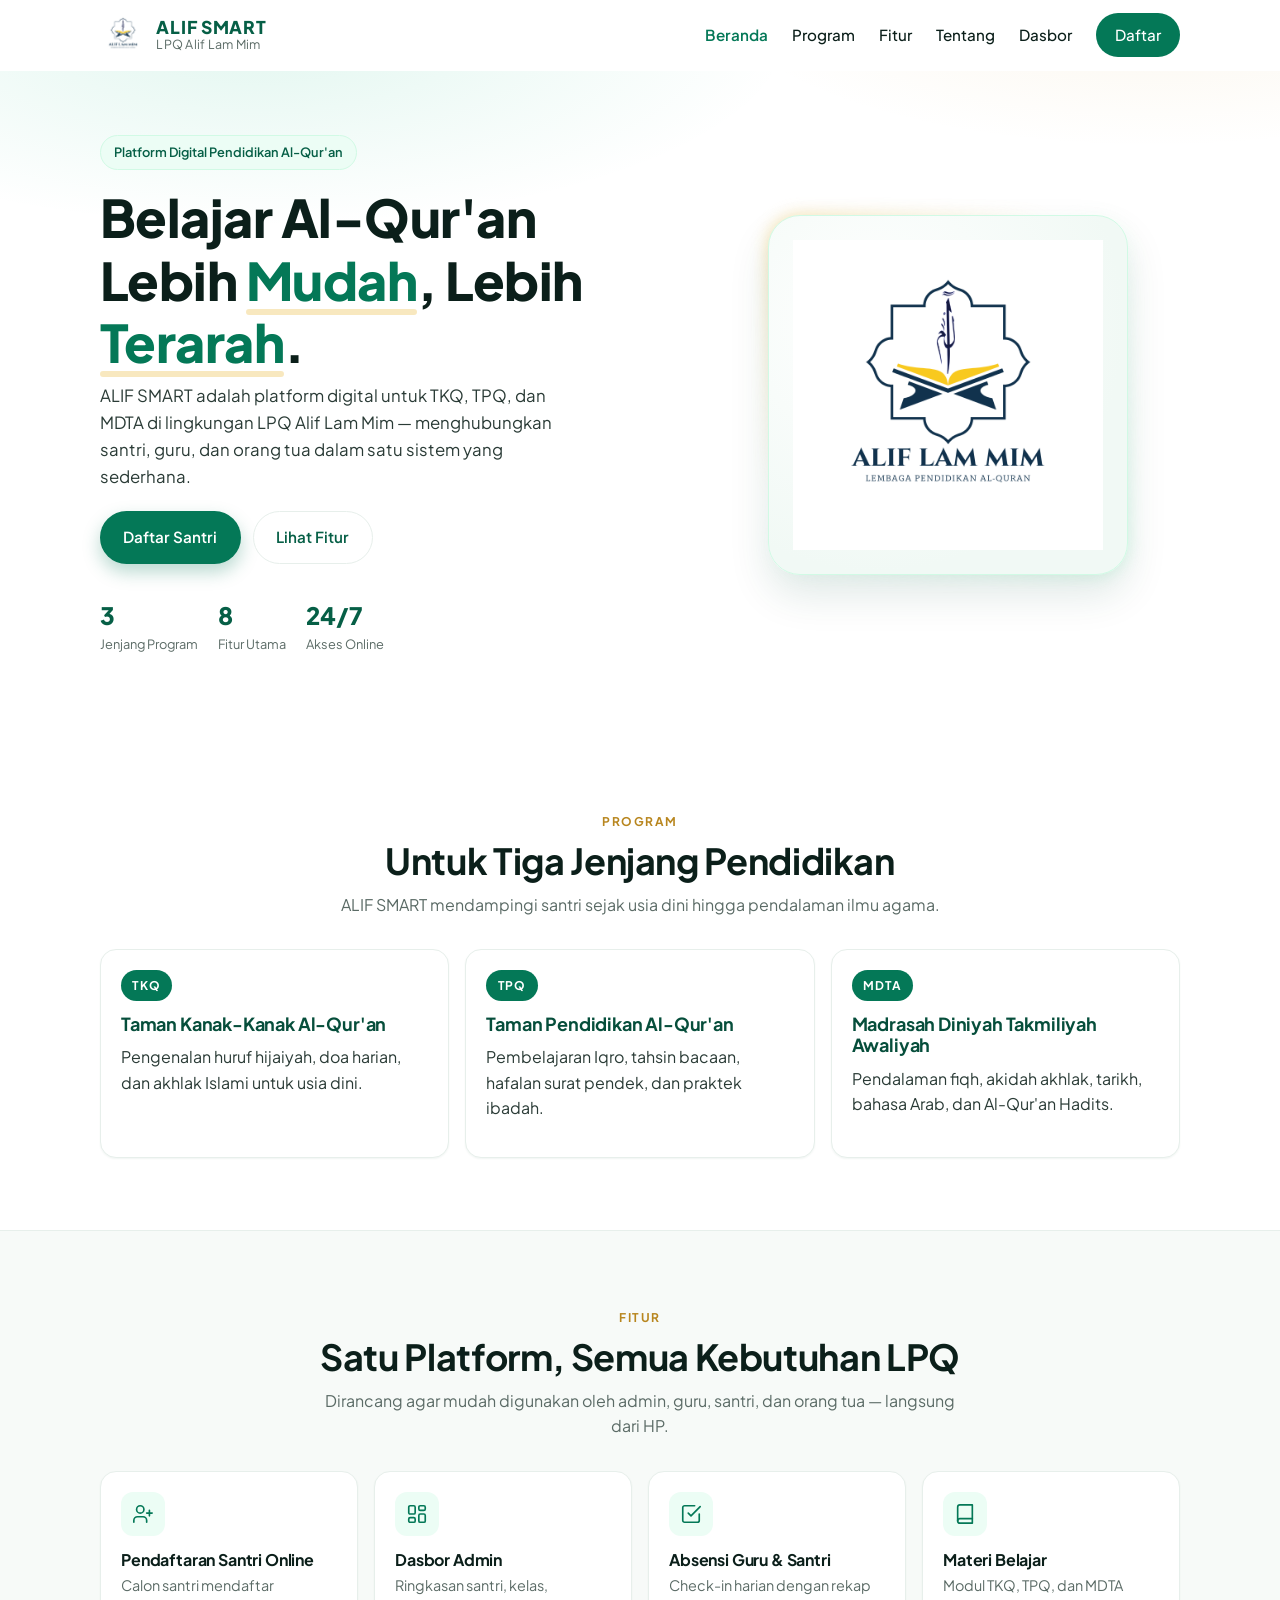
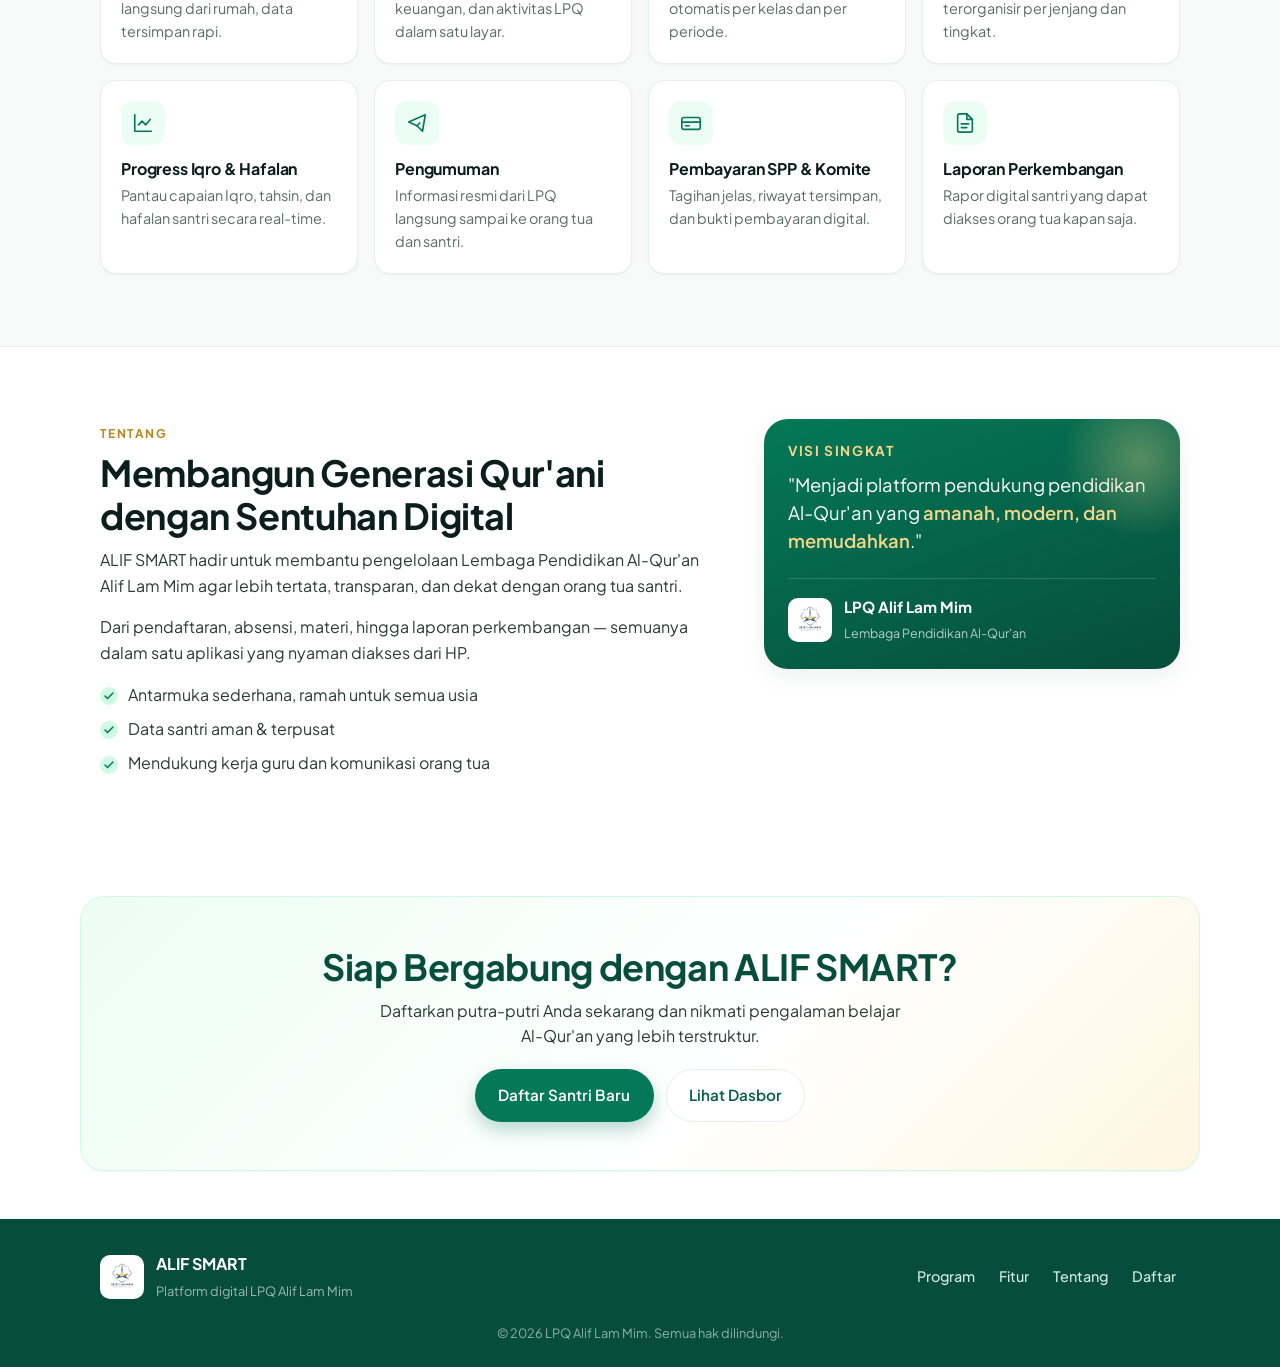
==== index.html @ 89a9dd2a "Alif Smart: login Google, dasbor admin/guru/wali/komite, setup SQL satu file" ====
<!DOCTYPE html>
<html lang="id">
<head>
  <meta charset="UTF-8" />
  <meta name="viewport" content="width=device-width, initial-scale=1.0, viewport-fit=cover" />
  <meta name="theme-color" content="#047857" />
  <meta name="description" content="ALIF SMART — Platform digital LPQ Alif Lam Mim untuk TKQ, TPQ, dan MDTA. Pendaftaran online, absensi, materi belajar, progress Iqro & hafalan, pembayaran SPP." />

  <title>ALIF SMART — Platform Digital LPQ Alif Lam Mim</title>

  <link rel="icon" type="image/png" href="assets/img/logo_alif_lam_mim.png" />
  <link rel="apple-touch-icon" href="assets/img/logo_alif_lam_mim.png" />
  <link rel="manifest" href="manifest.webmanifest" />
  <meta name="mobile-web-app-capable" content="yes" />
  <meta name="apple-mobile-web-app-capable" content="yes" />
  <meta name="apple-mobile-web-app-title" content="ALIF SMART" />
  <meta name="apple-mobile-web-app-status-bar-style" content="default" />

  <link rel="preconnect" href="https://fonts.googleapis.com" />
  <link rel="preconnect" href="https://fonts.gstatic.com" crossorigin />
  <link href="https://fonts.googleapis.com/css2?family=Plus+Jakarta+Sans:wght@400;500;600;700;800&display=swap" rel="stylesheet" />

  <link rel="stylesheet" href="css/tokens.css" />
  <link rel="stylesheet" href="css/base.css" />
  <link rel="stylesheet" href="css/components.css" />
  <link rel="stylesheet" href="css/pages/landing.css" />

  <script>
    // Hide reveal-group children before first paint (no FOUC).
    // Only when JS + IntersectionObserver are available; otherwise content
    // stays visible as a graceful fallback.
    if ('IntersectionObserver' in window) {
      document.documentElement.classList.add('reveal-ready');
    }
  </script>
</head>
<body>

  <header class="site-header" id="siteHeader">
    <div class="container header-inner">
      <a href="#beranda" class="brand" aria-current="page">
        <img src="assets/img/logo_alif_lam_mim.png" alt="Logo Alif Lam Mim" class="brand-logo" width="46" height="46" />
        <span class="brand-text">
          <span class="brand-name">ALIF SMART</span>
          <span class="brand-sub">LPQ Alif Lam Mim</span>
        </span>
      </a>

      <button class="nav-toggle" id="navToggle" aria-label="Buka menu" aria-expanded="false" aria-controls="siteNav">
        <span></span><span></span><span></span>
      </button>

      <nav class="site-nav" id="siteNav" aria-label="Navigasi utama">
        <a href="#beranda" aria-current="page">Beranda</a>
        <a href="#program">Program</a>
        <a href="#fitur">Fitur</a>
        <a href="#tentang">Tentang</a>
        <a href="dashboard.html">Dasbor</a>
        <a href="pendaftaran-santri.html" class="nav-cta">Daftar</a>
      </nav>
    </div>
  </header>

  <main>

    <!-- HERO -->
    <section class="hero" id="beranda">
      <div class="hero-bg" aria-hidden="true"></div>
      <div class="container hero-inner">
        <div class="hero-text">
          <span class="pill">Platform Digital Pendidikan Al-Qur'an</span>
          <h1>
            Belajar Al-Qur'an Lebih <span class="accent">Mudah</span>,
            Lebih <span class="accent">Terarah</span>.
          </h1>
          <p class="lead">
            ALIF SMART adalah platform digital untuk TKQ, TPQ, dan MDTA
            di lingkungan LPQ Alif Lam Mim — menghubungkan santri, guru,
            dan orang tua dalam satu sistem yang sederhana.
          </p>
          <div class="hero-cta">
            <a href="pendaftaran-santri.html" class="btn btn-primary">Daftar Santri</a>
            <a href="#fitur" class="btn btn-ghost">Lihat Fitur</a>
          </div>
          <ul class="hero-stats">
            <li><strong>3</strong><span>Jenjang Program</span></li>
            <li><strong>8</strong><span>Fitur Utama</span></li>
            <li><strong>24/7</strong><span>Akses Online</span></li>
          </ul>
        </div>
        <div class="hero-visual">
          <div class="logo-frame">
            <img src="assets/img/logo_alif_lam_mim.png" alt="Logo LPQ Alif Lam Mim" width="360" height="360" />
          </div>
        </div>
      </div>
    </section>

    <!-- PROGRAM -->
    <section class="section" id="program">
      <div class="container">
        <header class="section-head">
          <span class="eyebrow">Program</span>
          <h2>Untuk Tiga Jenjang Pendidikan</h2>
          <p>ALIF SMART mendampingi santri sejak usia dini hingga pendalaman ilmu agama.</p>
        </header>

        <div class="grid grid-3 reveal-group">
          <article class="card jenjang">
            <div class="badge">TKQ</div>
            <h3>Taman Kanak-Kanak Al-Qur'an</h3>
            <p>Pengenalan huruf hijaiyah, doa harian, dan akhlak Islami untuk usia dini.</p>
          </article>

          <article class="card jenjang">
            <div class="badge">TPQ</div>
            <h3>Taman Pendidikan Al-Qur'an</h3>
            <p>Pembelajaran Iqro, tahsin bacaan, hafalan surat pendek, dan praktek ibadah.</p>
          </article>

          <article class="card jenjang">
            <div class="badge">MDTA</div>
            <h3>Madrasah Diniyah Takmiliyah Awaliyah</h3>
            <p>Pendalaman fiqh, akidah akhlak, tarikh, bahasa Arab, dan Al-Qur'an Hadits.</p>
          </article>
        </div>
      </div>
    </section>

    <!-- FITUR -->
    <section class="section section-soft" id="fitur">
      <div class="container">
        <header class="section-head">
          <span class="eyebrow">Fitur</span>
          <h2>Satu Platform, Semua Kebutuhan LPQ</h2>
          <p>Dirancang agar mudah digunakan oleh admin, guru, santri, dan orang tua — langsung dari HP.</p>
        </header>

        <div class="grid grid-4 reveal-group">
          <article class="card feature">
            <div class="icon" aria-hidden="true">
              <svg viewBox="0 0 24 24" fill="none" stroke="currentColor" stroke-width="1.8" stroke-linecap="round" stroke-linejoin="round"><path d="M16 21v-2a4 4 0 0 0-4-4H6a4 4 0 0 0-4 4v2"/><circle cx="9" cy="7" r="4"/><path d="M19 8v6M22 11h-6"/></svg>
            </div>
            <h3>Pendaftaran Santri Online</h3>
            <p>Calon santri mendaftar langsung dari rumah, data tersimpan rapi.</p>
          </article>

          <article class="card feature">
            <div class="icon" aria-hidden="true">
              <svg viewBox="0 0 24 24" fill="none" stroke="currentColor" stroke-width="1.8" stroke-linecap="round" stroke-linejoin="round"><rect x="3" y="3" width="7" height="9" rx="1.5"/><rect x="14" y="3" width="7" height="5" rx="1.5"/><rect x="14" y="12" width="7" height="9" rx="1.5"/><rect x="3" y="16" width="7" height="5" rx="1.5"/></svg>
            </div>
            <h3>Dasbor Admin</h3>
            <p>Ringkasan santri, kelas, keuangan, dan aktivitas LPQ dalam satu layar.</p>
          </article>

          <article class="card feature">
            <div class="icon" aria-hidden="true">
              <svg viewBox="0 0 24 24" fill="none" stroke="currentColor" stroke-width="1.8" stroke-linecap="round" stroke-linejoin="round"><path d="M9 11l3 3L22 4"/><path d="M21 12v7a2 2 0 0 1-2 2H5a2 2 0 0 1-2-2V5a2 2 0 0 1 2-2h11"/></svg>
            </div>
            <h3>Absensi Guru & Santri</h3>
            <p>Check-in harian dengan rekap otomatis per kelas dan per periode.</p>
          </article>

          <article class="card feature">
            <div class="icon" aria-hidden="true">
              <svg viewBox="0 0 24 24" fill="none" stroke="currentColor" stroke-width="1.8" stroke-linecap="round" stroke-linejoin="round"><path d="M4 19.5A2.5 2.5 0 0 1 6.5 17H20"/><path d="M6.5 2H20v20H6.5A2.5 2.5 0 0 1 4 19.5v-15A2.5 2.5 0 0 1 6.5 2z"/></svg>
            </div>
            <h3>Materi Belajar</h3>
            <p>Modul TKQ, TPQ, dan MDTA terorganisir per jenjang dan tingkat.</p>
          </article>

          <article class="card feature">
            <div class="icon" aria-hidden="true">
              <svg viewBox="0 0 24 24" fill="none" stroke="currentColor" stroke-width="1.8" stroke-linecap="round" stroke-linejoin="round"><path d="M3 3v18h18"/><path d="M7 14l4-4 4 4 5-6"/></svg>
            </div>
            <h3>Progress Iqro & Hafalan</h3>
            <p>Pantau capaian Iqro, tahsin, dan hafalan santri secara real-time.</p>
          </article>

          <article class="card feature">
            <div class="icon" aria-hidden="true">
              <svg viewBox="0 0 24 24" fill="none" stroke="currentColor" stroke-width="1.8" stroke-linecap="round" stroke-linejoin="round"><path d="M3 11l18-8-3 18-6-6-9-4z"/><path d="M12 15l3-3"/></svg>
            </div>
            <h3>Pengumuman</h3>
            <p>Informasi resmi dari LPQ langsung sampai ke orang tua dan santri.</p>
          </article>

          <article class="card feature">
            <div class="icon" aria-hidden="true">
              <svg viewBox="0 0 24 24" fill="none" stroke="currentColor" stroke-width="1.8" stroke-linecap="round" stroke-linejoin="round"><rect x="2" y="6" width="20" height="13" rx="2"/><path d="M2 11h20"/><path d="M6 15h4"/></svg>
            </div>
            <h3>Pembayaran SPP & Komite</h3>
            <p>Tagihan jelas, riwayat tersimpan, dan bukti pembayaran digital.</p>
          </article>

          <article class="card feature">
            <div class="icon" aria-hidden="true">
              <svg viewBox="0 0 24 24" fill="none" stroke="currentColor" stroke-width="1.8" stroke-linecap="round" stroke-linejoin="round"><path d="M14 2H6a2 2 0 0 0-2 2v16a2 2 0 0 0 2 2h12a2 2 0 0 0 2-2V8z"/><path d="M14 2v6h6"/><path d="M8 13h8M8 17h6"/></svg>
            </div>
            <h3>Laporan Perkembangan</h3>
            <p>Rapor digital santri yang dapat diakses orang tua kapan saja.</p>
          </article>
        </div>
      </div>
    </section>

    <!-- TENTANG -->
    <section class="section" id="tentang">
      <div class="container about-grid">
        <div class="about-text">
          <span class="eyebrow">Tentang</span>
          <h2>Membangun Generasi Qur'ani dengan Sentuhan Digital</h2>
          <p>
            ALIF SMART hadir untuk membantu pengelolaan Lembaga Pendidikan Al-Qur'an
            Alif Lam Mim agar lebih tertata, transparan, dan dekat dengan orang tua santri.
          </p>
          <p>
            Dari pendaftaran, absensi, materi, hingga laporan perkembangan —
            semuanya dalam satu aplikasi yang nyaman diakses dari HP.
          </p>
          <ul class="check-list">
            <li>Antarmuka sederhana, ramah untuk semua usia</li>
            <li>Data santri aman &amp; terpusat</li>
            <li>Mendukung kerja guru dan komunikasi orang tua</li>
          </ul>
        </div>

        <aside class="about-card">
          <h3>Visi Singkat</h3>
          <p class="visi">
            "Menjadi platform pendukung pendidikan Al-Qur'an yang
            <em>amanah, modern, dan memudahkan</em>."
          </p>
          <div class="about-foot">
            <img src="assets/img/logo_alif_lam_mim.png" alt="Logo Alif Lam Mim" width="44" height="44" />
            <div>
              <strong>LPQ Alif Lam Mim</strong>
              <span>Lembaga Pendidikan Al-Qur'an</span>
            </div>
          </div>
        </aside>
      </div>
    </section>

    <!-- CTA -->
    <section class="cta" id="daftar">
      <div class="container cta-inner">
        <h2>Siap Bergabung dengan ALIF SMART?</h2>
        <p>Daftarkan putra-putri Anda sekarang dan nikmati pengalaman belajar Al-Qur'an yang lebih terstruktur.</p>
        <div class="hero-cta">
          <a href="pendaftaran-santri.html" class="btn btn-primary">Daftar Santri Baru</a>
          <a href="dashboard.html" class="btn btn-ghost">Lihat Dasbor</a>
        </div>
      </div>
    </section>

  </main>

  <footer class="site-footer">
    <div class="container footer-inner">
      <div class="foot-brand">
        <img src="assets/img/logo_alif_lam_mim.png" alt="Logo Alif Lam Mim" width="44" height="44" />
        <div>
          <strong>ALIF SMART</strong>
          <span>Platform digital LPQ Alif Lam Mim</span>
        </div>
      </div>
      <nav class="foot-nav" aria-label="Navigasi footer">
        <a href="#program">Program</a>
        <a href="#fitur">Fitur</a>
        <a href="#tentang">Tentang</a>
        <a href="pendaftaran-santri.html">Daftar</a>
      </nav>
      <p class="copyright">&copy; <span id="year"></span> LPQ Alif Lam Mim. Semua hak dilindungi.</p>
    </div>
  </footer>

  <!-- Supabase config (gitignored, copy from supabase-config.example.js) -->
  <script src="js/supabase-config.js" onerror="window._noSupabaseConfig=true"></script>
  <script type="module" src="js/core.js"></script>
  <script type="module" src="js/auth.js"></script>
</body>
</html>
---- css/tokens.css ----
/* ============================================
   ALIF SMART — Design Tokens
   Palette: Emerald, White, Soft Gold
   ============================================ */

:root {
  --emerald-50:  #ecfdf5;
  --emerald-100: #d1fae5;
  --emerald-500: #10b981;
  --emerald-600: #059669;
  --emerald-700: #047857;
  --emerald-800: #065f46;
  --emerald-900: #064e3b;

  --gold-100: #fef6e0;
  --gold-300: #f3d68a;
  --gold-500: #d4a23a;
  --gold-600: #b8861f;

  --ink-900: #0b1f1a;
  --ink-700: #2a3b36;
  --ink-500: #5b6b66;
  --ink-300: #a6b1ad;

  --bg:      #ffffff;
  --bg-soft: #f7faf8;
  --line:    #e7efeb;

  --radius-sm: 10px;
  --radius:    16px;
  --radius-lg: 24px;

  --shadow-sm: 0 1px 2px rgba(6, 78, 59, 0.06);
  --shadow:    0 8px 24px rgba(6, 78, 59, 0.08);
  --shadow-lg: 0 20px 40px rgba(6, 78, 59, 0.12);

  --container: 1120px;

  --font: 'Plus Jakarta Sans', system-ui, -apple-system, 'Segoe UI', Roboto, sans-serif;

  /* Mobile tap-target minimum per WCAG 2.2 AAA */
  --tap-target: 44px;
}
---- css/base.css ----
/* ============================================
   ALIF SMART — Base
   Reset, typography, container, buttons
   ============================================ */

* { box-sizing: border-box; }

html {
  scroll-behavior: smooth;
  overflow-x: hidden;
}

body {
  margin: 0;
  font-family: var(--font);
  color: var(--ink-900);
  background: var(--bg);
  line-height: 1.6;
  -webkit-font-smoothing: antialiased;
  text-rendering: optimizeLegibility;
  overflow-x: hidden;
  width: 100%;
}

img { max-width: 100%; display: block; }

a { color: var(--emerald-700); text-decoration: none; }
a:hover { color: var(--emerald-800); }

h1, h2, h3 { font-weight: 700; letter-spacing: -0.01em; line-height: 1.2; margin: 0 0 .6rem; }
h1 { font-size: clamp(2rem, 6vw, 3.25rem); font-weight: 800; }
h2 { font-size: clamp(1.5rem, 4.2vw, 2.25rem); }
h3 { font-size: 1.125rem; }
p  { margin: 0 0 1rem; color: var(--ink-700); }

.container {
  width: 100%;
  max-width: var(--container);
  margin: 0 auto;
  padding: 0 1.25rem;
}

.section {
  padding: 3rem 0;
}
.section-soft {
  background: var(--bg-soft);
  border-top: 1px solid var(--line);
  border-bottom: 1px solid var(--line);
}
.section-head {
  text-align: center;
  max-width: 640px;
  margin: 0 auto 2rem;
}
.section-head p {
  color: var(--ink-500);
  font-size: 1rem;
}

/* ---- Buttons ---- */
.btn {
  display: inline-flex;
  align-items: center;
  justify-content: center;
  gap: .5rem;
  padding: .85rem 1.4rem;
  font-weight: 600;
  font-size: .95rem;
  border-radius: 999px;
  border: 1px solid transparent;
  transition: transform .15s ease, box-shadow .2s ease, background .2s ease, color .2s ease;
  cursor: pointer;
  min-height: var(--tap-target);
}
.btn-primary {
  background: var(--emerald-700);
  color: #fff;
  box-shadow: 0 8px 18px rgba(4, 120, 87, 0.28);
}
.btn-primary:hover {
  background: var(--emerald-800);
  color: #fff;
  transform: translateY(-1px);
}
.btn-ghost {
  background: #fff;
  color: var(--emerald-800);
  border-color: var(--line);
}
.btn-ghost:hover {
  border-color: var(--emerald-500);
  color: var(--emerald-800);
}

/* Container & section responsive */
@media (max-width: 640px) {
  .container { padding: 0 1rem; }
  .section { padding: 2.25rem 0; }
  .section-head { margin-bottom: 1.5rem; }
  .section-head p { font-size: .92rem; }
}
@media (max-width: 480px) {
  :root { --container: 100%; }
  .container { padding: 0 .9rem; }
  .btn { font-size: .92rem; padding: .8rem 1.1rem; }
  h2 { font-size: 1.35rem; }
}
@media (min-width: 860px) {
  .section { padding: 4.5rem 0; }
}
@media (min-width: 1024px) {
  h1 { font-size: 3.25rem; }
}
---- css/components.css ----
/* ============================================
   ALIF SMART — Components
   Header, footer, pill, eyebrow, card, badge,
   check-list, choice, tag, reveal animation
   ============================================ */

/* ---- HEADER ---- */
.site-header {
  position: sticky;
  top: 0;
  z-index: 50;
  background: rgba(255, 255, 255, 0.85);
  backdrop-filter: saturate(160%) blur(10px);
  -webkit-backdrop-filter: saturate(160%) blur(10px);
  border-bottom: 1px solid transparent;
  transition: border-color .2s ease, box-shadow .2s ease;
}
.site-header.scrolled {
  border-bottom-color: var(--line);
  box-shadow: var(--shadow-sm);
}

.header-inner {
  display: flex;
  align-items: center;
  justify-content: space-between;
  gap: 1rem;
  padding-top: .75rem;
  padding-bottom: .75rem;
}

.brand {
  display: flex;
  align-items: center;
  gap: .65rem;
  color: var(--ink-900);
}
.brand-logo {
  width: 40px;
  height: 40px;
  object-fit: contain;
}
.brand-text { display: flex; flex-direction: column; line-height: 1.1; }
.brand-name {
  font-weight: 800;
  letter-spacing: .04em;
  color: var(--emerald-800);
  font-size: 1rem;
}
.brand-sub {
  font-size: .72rem;
  color: var(--ink-500);
  letter-spacing: .02em;
}

.nav-toggle {
  display: inline-flex;
  flex-direction: column;
  justify-content: space-between;
  width: var(--tap-target);
  height: var(--tap-target);
  padding: 12px 8px;
  background: transparent;
  border: 1px solid var(--line);
  border-radius: var(--radius-sm);
  cursor: pointer;
}
.nav-toggle span {
  display: block;
  height: 2px;
  background: var(--emerald-800);
  border-radius: 2px;
  transition: transform .25s ease, opacity .2s ease;
}
.nav-toggle[aria-expanded="true"] span:nth-child(1) { transform: translateY(8px) rotate(45deg); }
.nav-toggle[aria-expanded="true"] span:nth-child(2) { opacity: 0; }
.nav-toggle[aria-expanded="true"] span:nth-child(3) { transform: translateY(-8px) rotate(-45deg); }

.site-nav {
  position: absolute;
  top: 100%;
  left: 0;
  right: 0;
  background: #fff;
  border-bottom: 1px solid var(--line);
  display: flex;
  flex-direction: column;
  padding: .5rem 1.25rem 1rem;
  gap: .25rem;
  max-height: 0;
  overflow: hidden;
  transition: max-height .3s ease, padding .3s ease;
}
.site-nav.open {
  max-height: 480px;
  padding-top: .5rem;
}
.site-nav a {
  padding: .85rem .25rem;
  color: var(--ink-900);
  font-weight: 500;
  border-bottom: 1px solid var(--line);
  min-height: var(--tap-target);
  display: flex;
  align-items: center;
}
.site-nav a:last-child { border-bottom: none; }
.site-nav a[aria-current="page"] {
  color: var(--emerald-700);
  font-weight: 600;
}
.site-nav .nav-cta {
  margin-top: .5rem;
  background: var(--emerald-700);
  color: #fff;
  text-align: center;
  border-radius: 999px;
  padding: .65rem 1rem;
  border-bottom: none;
  justify-content: center;
}
.site-nav .nav-cta[aria-current="page"] {
  background: var(--emerald-800);
  color: #fff;
}

/* ---- FOOTER ---- */
.site-footer {
  background: var(--emerald-900);
  color: #cfeae0;
  padding: 2rem 0 1.5rem;
}
.footer-inner {
  display: grid;
  gap: 1.25rem;
  text-align: center;
}
.foot-brand {
  display: flex;
  align-items: center;
  gap: .75rem;
  justify-content: center;
}
.foot-brand img {
  width: 44px; height: 44px;
  background: #fff;
  border-radius: 10px;
  padding: 4px;
  object-fit: contain;
}
.foot-brand strong { color: #fff; display: block; font-size: 1rem; }
.foot-brand span   { font-size: .8rem; color: rgba(255,255,255,0.6); }

.foot-nav {
  display: flex;
  justify-content: center;
  flex-wrap: wrap;
  gap: 1rem;
}
.foot-nav a {
  color: #cfeae0;
  font-size: .9rem;
  font-weight: 500;
  padding: .35rem .25rem;
}
.foot-nav a:hover { color: var(--gold-300); }

.copyright {
  margin: 0;
  font-size: .8rem;
  color: rgba(255,255,255,0.55);
}

/* ---- PILL & EYEBROW ---- */
.pill {
  display: inline-block;
  background: var(--emerald-50);
  color: var(--emerald-800);
  font-weight: 600;
  font-size: .8rem;
  padding: .4rem .8rem;
  border-radius: 999px;
  margin-bottom: 1rem;
  border: 1px solid var(--emerald-100);
}

.eyebrow {
  display: inline-block;
  font-size: .75rem;
  font-weight: 700;
  letter-spacing: .12em;
  text-transform: uppercase;
  color: var(--gold-600);
  margin-bottom: .5rem;
}

/* ---- GRID & CARDS ---- */
.grid {
  display: grid;
  gap: 1rem;
}
.grid-3 { grid-template-columns: 1fr; }
.grid-4 { grid-template-columns: 1fr; }

.card {
  background: #fff;
  border: 1px solid var(--line);
  border-radius: var(--radius);
  padding: 1.25rem;
  box-shadow: var(--shadow-sm);
  transition: transform .25s ease, box-shadow .25s ease, border-color .25s ease;
}
.card:hover {
  transform: translateY(-3px);
  box-shadow: var(--shadow);
  border-color: var(--emerald-100);
}

.card.jenjang { text-align: left; }
.card.jenjang .badge {
  display: inline-block;
  background: var(--emerald-700);
  color: #fff;
  font-size: .75rem;
  font-weight: 700;
  letter-spacing: .08em;
  padding: .35rem .7rem;
  border-radius: 999px;
  margin-bottom: .75rem;
}
.card.jenjang h3 { color: var(--emerald-900); }

.card.feature .icon {
  width: 44px;
  height: 44px;
  border-radius: 12px;
  background: var(--emerald-50);
  color: var(--emerald-700);
  display: grid;
  place-items: center;
  margin-bottom: .85rem;
}
.card.feature .icon svg {
  width: 22px;
  height: 22px;
}
.card.feature h3 {
  font-size: 1rem;
  color: var(--ink-900);
  margin-bottom: .35rem;
}
.card.feature p {
  font-size: .9rem;
  color: var(--ink-500);
  margin: 0;
}

/* ---- CHECK LIST ---- */
.check-list {
  list-style: none;
  padding: 0;
  margin: 1rem 0 0;
  display: grid;
  gap: .55rem;
}
.check-list li {
  position: relative;
  padding-left: 1.75rem;
  color: var(--ink-700);
}
.check-list li::before {
  content: "";
  position: absolute;
  left: 0; top: .35rem;
  width: 18px; height: 18px;
  border-radius: 50%;
  background: var(--emerald-100);
  background-image: url("data:image/svg+xml;utf8,<svg xmlns='http://www.w3.org/2000/svg' viewBox='0 0 24 24' fill='none' stroke='%23047857' stroke-width='3' stroke-linecap='round' stroke-linejoin='round'><polyline points='20 6 9 17 4 12'/></svg>");
  background-size: 12px;
  background-repeat: no-repeat;
  background-position: center;
}

/* ---- ALERT (form errors, info banners) ---- */
.alert {
  margin: 0 0 1rem;
  padding: .75rem .95rem;
  border-radius: 12px;
  font-size: .9rem;
  display: none;
}
.alert.show { display: block; }
.alert.error   { background: #fdecea; color: #c0392b; border: 1px solid #f5c2bd; }
.alert.success { background: var(--emerald-50); color: var(--emerald-800); border: 1px solid var(--emerald-100); }
.alert.info    { background: #e6f0fb; color: #1d4f91; border: 1px solid #c5d8ef; }

/* ---- TAGS (used in tables, status) ---- */
.tag {
  display: inline-block;
  font-size: .72rem;
  font-weight: 600;
  padding: .2rem .55rem;
  border-radius: 999px;
}
.tag.ok      { background: var(--emerald-50);  color: var(--emerald-800); }
.tag.warn    { background: #fff1e0;            color: #b8731f; }
.tag.danger  { background: #fdecea;            color: #c0392b; }
.tag.info    { background: #e6f0fb;            color: #1d4f91; }
.tag.gold    { background: var(--gold-100);    color: var(--gold-600); }

/* ---- REVEAL ANIMATION (progressive enhancement)
   .reveal-ready set inline in <head> only when JS +
   IntersectionObserver are available, so hiding happens
   before first paint (no FOUC). ---- */
.reveal-ready .reveal-group > * {
  opacity: 0;
  transform: translateY(14px);
  transition: opacity .55s ease, transform .55s ease;
}
.reveal-ready .reveal-group.in-view > * {
  opacity: 1;
  transform: none;
}
.reveal-ready .reveal-group.in-view > *:nth-child(2) { transition-delay: .06s; }
.reveal-ready .reveal-group.in-view > *:nth-child(3) { transition-delay: .12s; }
.reveal-ready .reveal-group.in-view > *:nth-child(4) { transition-delay: .18s; }
.reveal-ready .reveal-group.in-view > *:nth-child(5) { transition-delay: .24s; }
.reveal-ready .reveal-group.in-view > *:nth-child(6) { transition-delay: .30s; }
.reveal-ready .reveal-group.in-view > *:nth-child(7) { transition-delay: .36s; }
.reveal-ready .reveal-group.in-view > *:nth-child(8) { transition-delay: .42s; }

@media (prefers-reduced-motion: reduce) {
  .reveal-ready .reveal-group > * { opacity: 1; transform: none; transition: none; }
  html { scroll-behavior: auto; }
}

/* ============================================
   RESPONSIVE
   ============================================ */
@media (max-width: 640px) {
  .header-inner {
    padding-top: .55rem;
    padding-bottom: .55rem;
    gap: .5rem;
  }
  .brand { gap: .55rem; min-width: 0; flex: 1 1 auto; }
  .brand-logo { width: 34px; height: 34px; flex-shrink: 0; }
  .brand-text { min-width: 0; overflow: hidden; }
  .brand-name {
    font-size: .92rem;
    white-space: nowrap;
    overflow: hidden;
    text-overflow: ellipsis;
  }
  .brand-sub {
    font-size: .68rem;
    white-space: nowrap;
    overflow: hidden;
    text-overflow: ellipsis;
  }

  .grid { gap: .85rem; }
  .grid-3, .grid-4 { grid-template-columns: 1fr; }

  .card { padding: 1.1rem; border-radius: 14px; }
  .card.feature h3 { font-size: .98rem; }
  .card.feature p { font-size: .87rem; }

  .site-footer { padding: 1.75rem 0 1.25rem; }
  .foot-nav { gap: .75rem; }
}

@media (max-width: 480px) {
  .brand-logo { width: 30px; height: 30px; }
  .brand-name { font-size: .85rem; letter-spacing: .03em; }
  .brand-sub  { font-size: .64rem; }
  .eyebrow { font-size: .68rem; }

  .card.jenjang .badge { font-size: .68rem; padding: .3rem .6rem; }
  .card.feature .icon { width: 40px; height: 40px; }
  .card.feature .icon svg { width: 20px; height: 20px; }
}

@media (min-width: 640px) {
  .grid-3 { grid-template-columns: repeat(3, 1fr); }
  .grid-4 { grid-template-columns: repeat(2, 1fr); }
  .footer-inner {
    grid-template-columns: 1fr auto;
    text-align: left;
    align-items: center;
  }
  .foot-brand { justify-content: flex-start; }
  .copyright { grid-column: 1 / -1; text-align: center; }
}

@media (min-width: 860px) {
  .nav-toggle { display: none; }
  .site-nav {
    position: static;
    flex-direction: row;
    align-items: center;
    background: transparent;
    border: none;
    padding: 0;
    max-height: none;
    overflow: visible;
    gap: 1.5rem;
  }
  .site-nav a {
    border: none;
    padding: .4rem 0;
    font-size: .95rem;
    min-height: auto;
  }
  .site-nav .nav-cta {
    margin: 0;
    padding: .6rem 1.2rem;
  }
  .brand-logo { width: 46px; height: 46px; }
  .brand-name { font-size: 1.1rem; }
  .brand-sub  { font-size: .78rem; }

  .grid-4 { grid-template-columns: repeat(4, 1fr); }
}
---- css/pages/landing.css ----
/* ============================================
   ALIF SMART — Landing page
   Hero, hero-stats, about, CTA
   ============================================ */

/* ---- HERO ---- */
.hero {
  position: relative;
  overflow: hidden;
  padding: 2.5rem 0 3rem;
}
.hero-bg {
  position: absolute;
  inset: -20% 0 auto 0;
  height: 70%;
  background:
    radial-gradient(60% 60% at 20% 20%, rgba(16, 185, 129, 0.12), transparent 70%),
    radial-gradient(50% 50% at 90% 10%, rgba(212, 162, 58, 0.10), transparent 70%);
  z-index: -1;
  pointer-events: none;
}

.hero-inner {
  display: grid;
  grid-template-columns: 1fr;
  gap: 2rem;
  align-items: center;
}

.hero-text .accent {
  color: var(--emerald-700);
  position: relative;
}
.hero-text .accent::after {
  content: "";
  position: absolute;
  left: 0; right: 0; bottom: -2px;
  height: 6px;
  background: var(--gold-300);
  border-radius: 4px;
  opacity: .55;
  z-index: -1;
}

.lead {
  font-size: 1.05rem;
  color: var(--ink-700);
  max-width: 38ch;
}

.hero-cta {
  display: flex;
  flex-wrap: wrap;
  gap: .75rem;
  margin-top: 1.25rem;
}

.hero-stats {
  list-style: none;
  padding: 0;
  margin: 2rem 0 0;
  display: flex;
  gap: 1.25rem;
  flex-wrap: wrap;
}
.hero-stats li {
  display: flex;
  flex-direction: column;
}
.hero-stats strong {
  font-size: 1.5rem;
  font-weight: 800;
  color: var(--emerald-800);
}
.hero-stats span {
  font-size: .8rem;
  color: var(--ink-500);
}

.hero-visual { display: flex; justify-content: center; }
.logo-frame {
  width: min(280px, 70vw);
  aspect-ratio: 1 / 1;
  background:
    radial-gradient(circle at 30% 30%, #ffffff, #f1f9f5 70%);
  border-radius: 32px;
  box-shadow: var(--shadow-lg);
  display: grid;
  place-items: center;
  padding: 1.5rem;
  position: relative;
  border: 1px solid var(--emerald-100);
}
.logo-frame::before {
  content: "";
  position: absolute;
  inset: -2px;
  border-radius: 34px;
  background: linear-gradient(135deg, var(--gold-300), transparent 40%, var(--emerald-100));
  z-index: -1;
  filter: blur(8px);
  opacity: .7;
}
.logo-frame img {
  width: 100%;
  height: 100%;
  object-fit: contain;
}

/* ---- ABOUT ---- */
.about-grid {
  display: grid;
  grid-template-columns: 1fr;
  gap: 1.5rem;
  align-items: start;
}

.about-card {
  background: linear-gradient(160deg, var(--emerald-700), var(--emerald-900));
  color: #fff;
  border-radius: var(--radius-lg);
  padding: 1.5rem;
  box-shadow: var(--shadow);
  position: relative;
  overflow: hidden;
}
.about-card::before {
  content: "";
  position: absolute;
  top: -40px; right: -40px;
  width: 160px; height: 160px;
  background: radial-gradient(circle, var(--gold-300), transparent 70%);
  opacity: .35;
}
.about-card h3 {
  color: var(--gold-300);
  font-size: .85rem;
  letter-spacing: .12em;
  text-transform: uppercase;
  margin-bottom: .75rem;
}
.about-card .visi {
  font-size: 1.15rem;
  line-height: 1.5;
  color: #fff;
}
.about-card .visi em {
  color: var(--gold-300);
  font-style: normal;
  font-weight: 600;
}
.about-foot {
  display: flex;
  align-items: center;
  gap: .75rem;
  margin-top: 1.5rem;
  padding-top: 1rem;
  border-top: 1px solid rgba(255,255,255,0.15);
}
.about-foot img {
  width: 44px;
  height: 44px;
  background: #fff;
  border-radius: 10px;
  padding: 4px;
  object-fit: contain;
}
.about-foot strong { display: block; font-size: .95rem; }
.about-foot span { font-size: .78rem; color: rgba(255,255,255,0.7); }

/* ---- CTA ---- */
.cta {
  padding: 3rem 0;
}
.cta-inner {
  background: linear-gradient(135deg, var(--emerald-50), #fff 60%, var(--gold-100));
  border: 1px solid var(--emerald-100);
  border-radius: var(--radius-lg);
  padding: 2rem 1.5rem;
  text-align: center;
  box-shadow: var(--shadow-sm);
}
.cta-inner h2 { color: var(--emerald-900); }
.cta-inner p { color: var(--ink-700); max-width: 520px; margin: 0 auto 1rem; }
.cta-inner .hero-cta { justify-content: center; }

/* ============================================
   RESPONSIVE
   ============================================ */
@media (max-width: 640px) {
  .hero { padding: 1.75rem 0 2.25rem; }
  .hero-inner { gap: 1.5rem; }
  .hero-text { text-align: center; }
  .hero-text .lead { margin-left: auto; margin-right: auto; }
  .pill { margin-bottom: .75rem; font-size: .72rem; padding: .35rem .7rem; }

  .hero h1 { font-size: 1.7rem; line-height: 1.25; }
  .lead { font-size: .98rem; max-width: 36ch; }

  .hero-cta {
    flex-direction: column;
    gap: .6rem;
    margin-top: 1rem;
  }
  .hero-cta .btn { width: 100%; padding: .85rem 1rem; }

  .hero-stats {
    margin-top: 1.5rem;
    gap: .5rem;
    display: grid;
    grid-template-columns: repeat(3, 1fr);
    text-align: center;
    padding: .85rem 0;
    border-top: 1px solid var(--line);
    border-bottom: 1px solid var(--line);
  }
  .hero-stats li { align-items: center; }
  .hero-stats strong { font-size: 1.2rem; }
  .hero-stats span { font-size: .7rem; }

  .hero-visual { order: -1; }
  .logo-frame {
    width: min(180px, 55vw);
    padding: 1rem;
    border-radius: 24px;
  }
  .logo-frame::before { border-radius: 26px; }

  .about-grid { gap: 1.25rem; }
  .about-card { padding: 1.25rem; border-radius: 18px; }
  .about-card .visi { font-size: 1.02rem; }

  .cta { padding: 2rem 0; }
  .cta-inner { padding: 1.75rem 1.1rem; border-radius: 18px; }
  .cta-inner .hero-cta { flex-direction: column; }
  .cta-inner .hero-cta .btn { width: 100%; }
}

@media (max-width: 480px) {
  .hero { padding: 1.25rem 0 1.75rem; }
  .hero h1 { font-size: 1.5rem; }
  .lead { font-size: .92rem; }
  .hero-text .accent::after { height: 5px; }

  .logo-frame { width: 150px; padding: .85rem; }

  .hero-stats { padding: .75rem 0; }
  .hero-stats strong { font-size: 1.1rem; }
  .hero-stats span { font-size: .65rem; line-height: 1.2; }

  .cta-inner h2 { font-size: 1.3rem; }
  .cta-inner p  { font-size: .92rem; }
}

@media (min-width: 860px) {
  .hero { padding: 4rem 0 5rem; }
  .hero-inner {
    grid-template-columns: 1.1fr .9fr;
    gap: 3rem;
  }
  .logo-frame { width: 360px; }
  .cta-inner { padding: 3rem 2rem; }
  .about-grid { grid-template-columns: 1.2fr .8fr; gap: 2.5rem; }
}
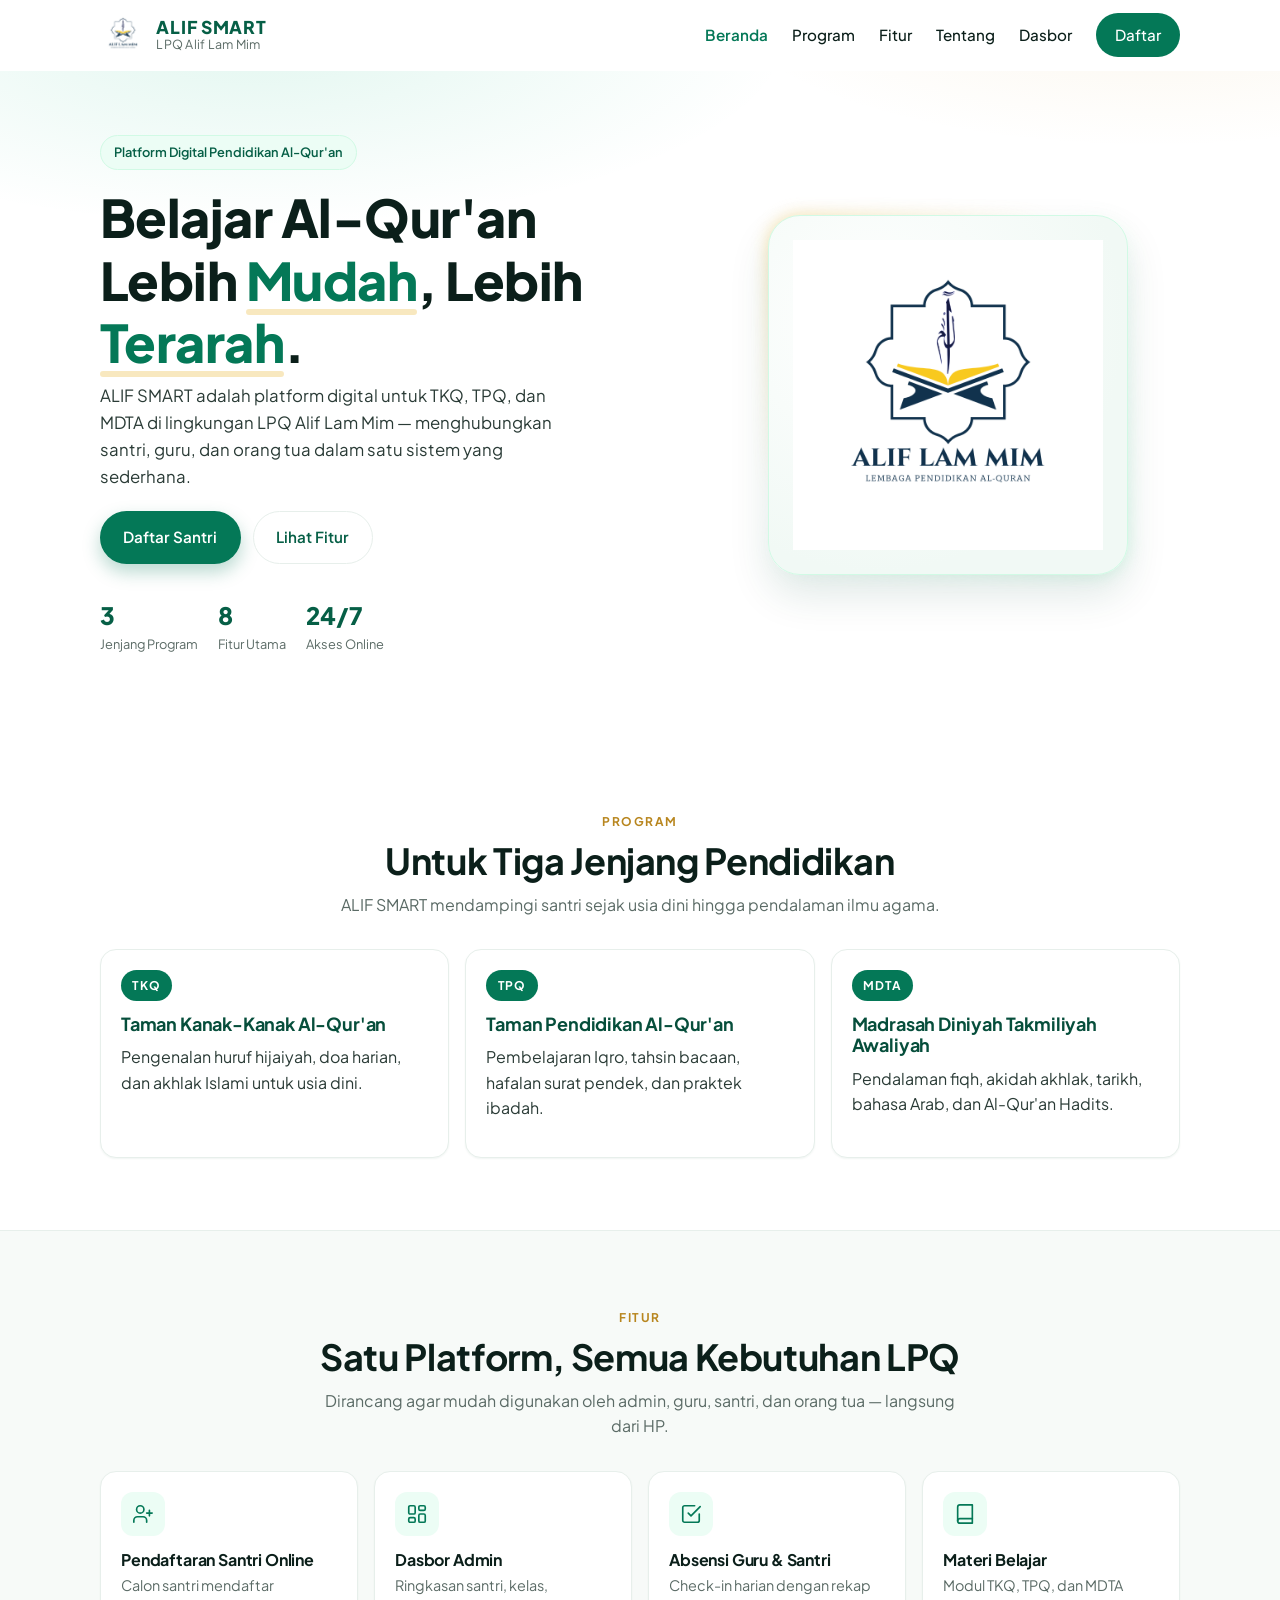
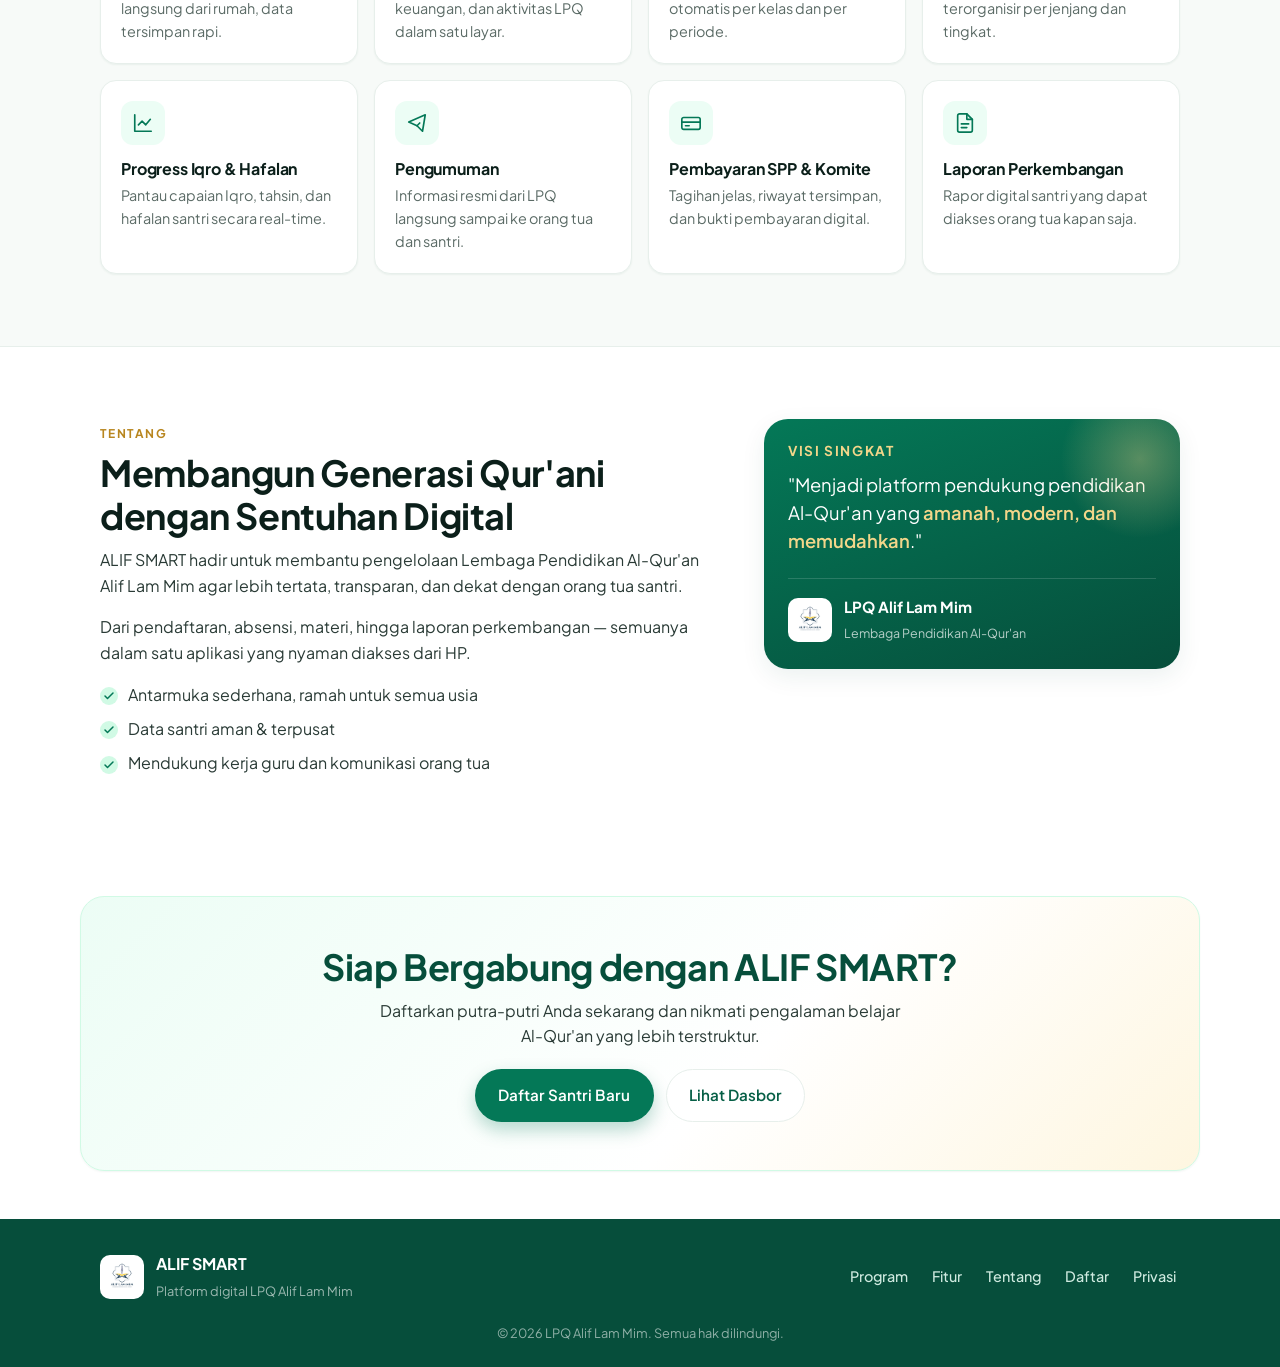
==== commit c6fe41bd: "Halaman kebijakan privasi untuk layar persetujuan Google" ====
--- a/index.html
+++ b/index.html
@@ -8,8 +8,8 @@
 
   <title>ALIF SMART — Platform Digital LPQ Alif Lam Mim</title>
 
-  <link rel="icon" type="image/png" href="assets/img/logo_alif_lam_mim.png" />
-  <link rel="apple-touch-icon" href="assets/img/logo_alif_lam_mim.png" />
+  <link rel="icon" type="image/png" sizes="48x48" href="assets/img/favicon-48.png" />
+  <link rel="apple-touch-icon" href="assets/img/apple-touch-icon.png" />
   <link rel="manifest" href="manifest.webmanifest" />
   <meta name="mobile-web-app-capable" content="yes" />
   <meta name="apple-mobile-web-app-capable" content="yes" />
@@ -270,6 +270,7 @@
         <a href="#fitur">Fitur</a>
         <a href="#tentang">Tentang</a>
         <a href="pendaftaran-santri.html">Daftar</a>
+        <a href="privasi.html">Privasi</a>
       </nav>
       <p class="copyright">&copy; <span id="year"></span> LPQ Alif Lam Mim. Semua hak dilindungi.</p>
     </div>
